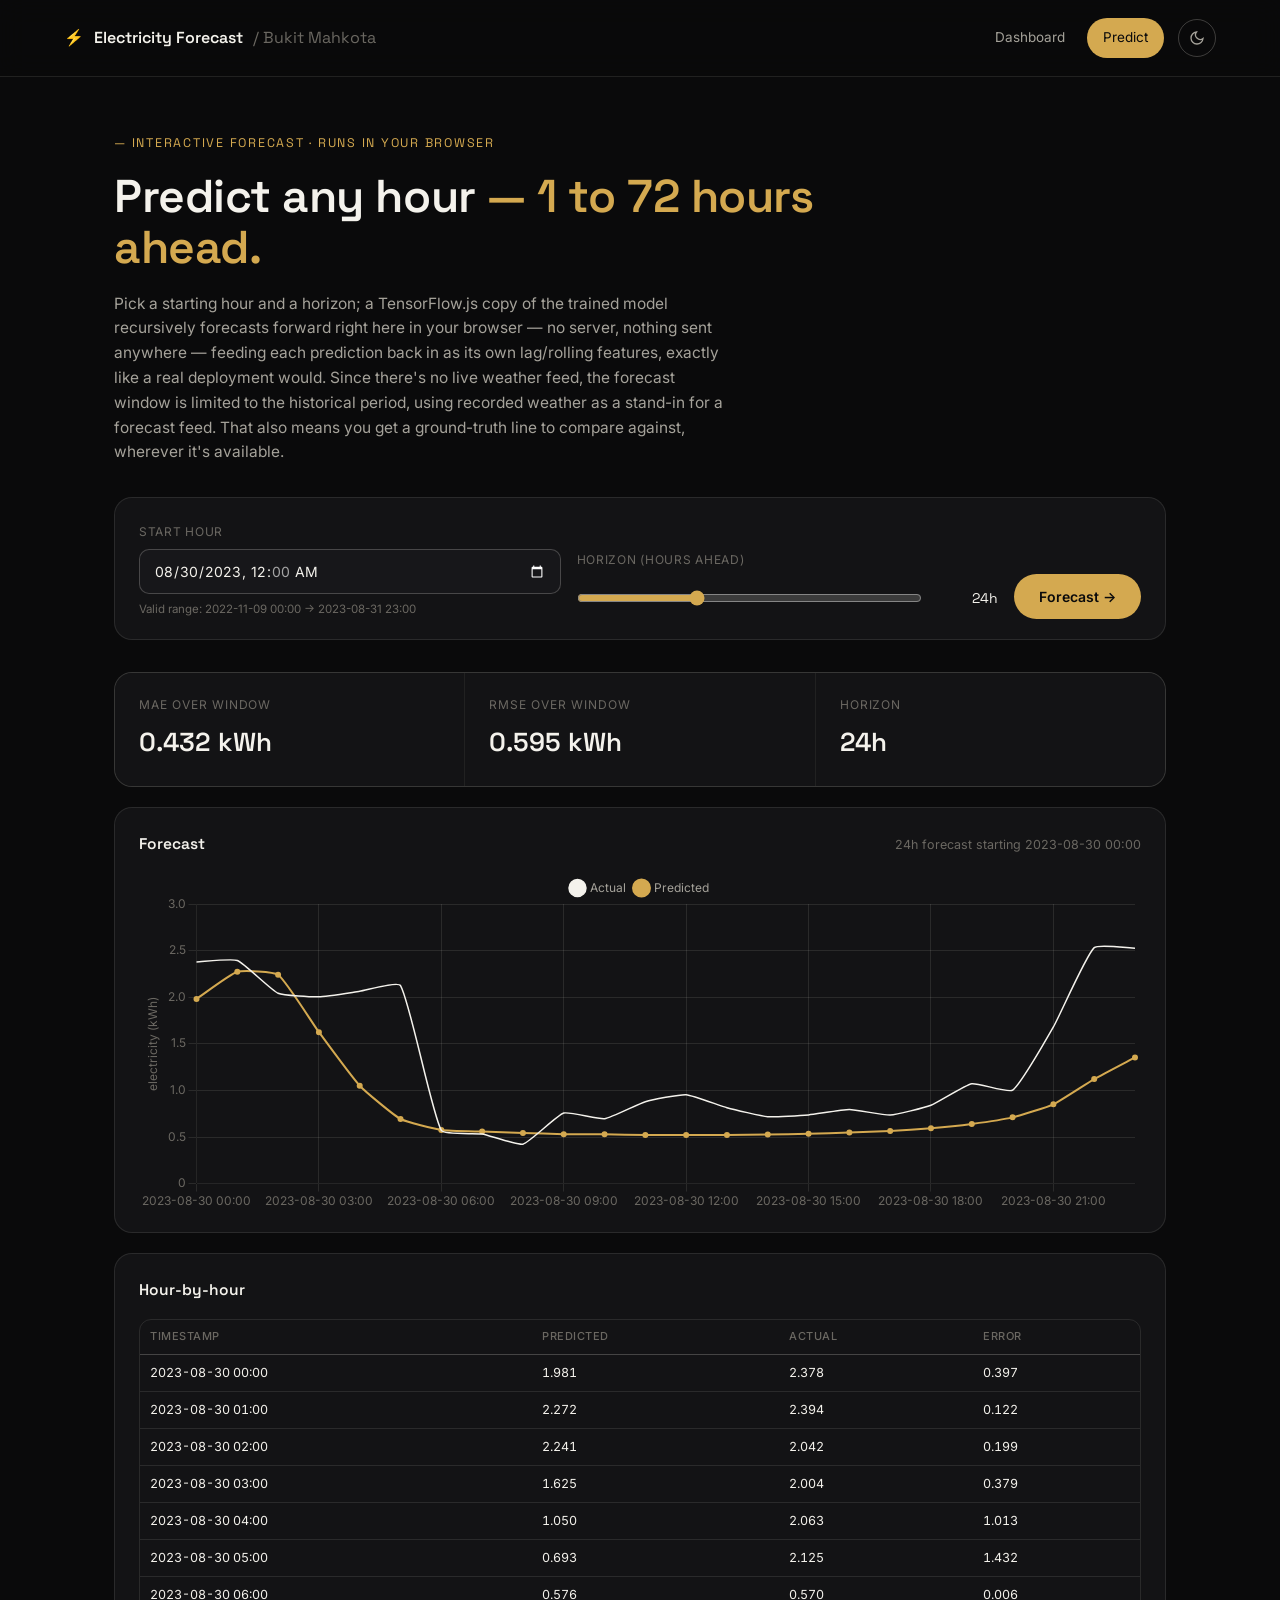
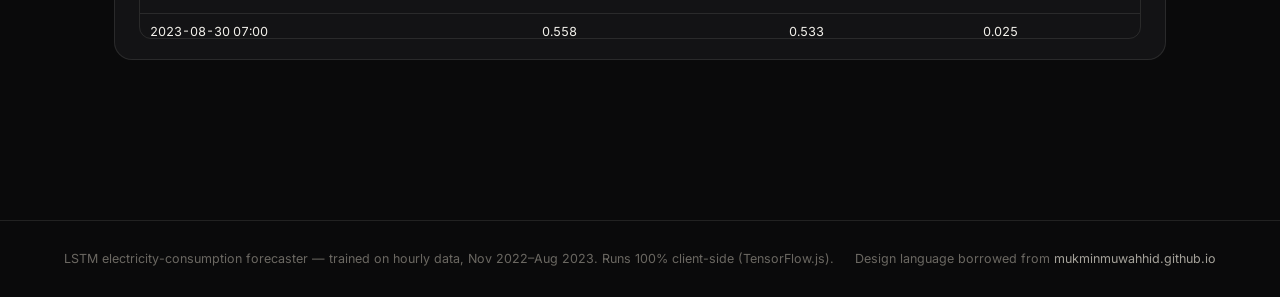
==== docs/predict.html @ c8550c2d "Rebuild electricity forecasting pipeline + add Flask dashboard and GitHub Pages (TensorFlow.js) buil" ====
<!doctype html>
<html lang="en">
<head>
<meta charset="utf-8">
<meta name="viewport" content="width=device-width, initial-scale=1">
<title>Predict — Electricity Forecast</title>
<link rel="icon" href="data:image/svg+xml,%3Csvg xmlns='http://www.w3.org/2000/svg' viewBox='0 0 100 100'%3E%3Ctext y='.9em' font-size='90'%3E%E2%9A%A1%3C/text%3E%3C/svg%3E">
<link rel="preconnect" href="https://fonts.googleapis.com">
<link rel="preconnect" href="https://fonts.gstatic.com" crossorigin>
<link href="https://fonts.googleapis.com/css2?family=Space+Grotesk:wght@500;600;700&family=Inter:wght@400;500;600&display=swap" rel="stylesheet">
<link rel="stylesheet" href="css/style.css">
<script>
  (function(){
    try{
      var saved = localStorage.getItem('theme');
      if(saved) document.documentElement.setAttribute('data-theme', saved);
    }catch(e){}
  })();
</script>
</head>
<body>
  <header class="topbar">
    <a class="brand" href="index.html">
      <span class="mark">⚡</span> Electricity Forecast <span style="color:var(--fg-faint); font-weight:400;">/ Bukit Mahkota</span>
    </a>
    <nav class="topnav">
      <a href="index.html"><span class="full">Dashboard</span></a>
      <a href="predict.html" class="active"><span class="full">Predict</span></a>
      <button class="theme-toggle" id="themeToggle" title="Toggle theme" type="button">
        <svg width="16" height="16" viewBox="0 0 24 24" fill="none" stroke="currentColor" stroke-width="2"><path d="M21 12.79A9 9 0 1 1 11.21 3 7 7 0 0 0 21 12.79z"/></svg>
      </button>
    </nav>
  </header>

  <main>
    <section class="hero" style="padding-bottom:0;">
      <div class="eyebrow">Interactive forecast · runs in your browser</div>
      <h1>Predict any hour <span class="accent">— 1 to 72 hours ahead.</span></h1>
      <p>Pick a starting hour and a horizon; a TensorFlow.js copy of the trained model recursively forecasts
         forward right here in your browser — no server, nothing sent anywhere — feeding each prediction back
         in as its own lag/rolling features, exactly like a real deployment would. Since there's no live weather
         feed, the forecast window is limited to the historical period, using recorded weather as a stand-in for
         a forecast feed. That also means you get a ground-truth line to compare against, wherever it's available.</p>
      <div class="alert alert-error" id="loadError" style="margin-top:16px;"></div>
      <div class="field-note" id="loadNote" style="margin-top:12px;">Loading model &amp; historical data <span class="loading-dots"><span></span><span></span><span></span></span></div>
    </section>

    <section id="controls" style="padding-top:32px;">
      <div class="panel">
        <div class="form-panel">
          <div class="field">
            <label for="startInput">Start hour</label>
            <input type="datetime-local" id="startInput" step="3600" disabled>
            <div class="field-note" id="rangeNote">loading valid range…</div>
          </div>
          <div class="field">
            <label for="horizonInput">Horizon (hours ahead)</label>
            <div class="range-row">
              <input type="range" id="horizonInput" min="1" max="72" value="24" disabled>
              <span class="range-val" id="horizonVal">24h</span>
            </div>
          </div>
          <button class="btn btn-primary" id="runBtn" type="button" disabled>Forecast →</button>
        </div>
        <div class="alert alert-error" id="errorBox"></div>
      </div>
    </section>

    <section id="results" style="padding-top:32px;">
      <div class="grid grid-3" id="resultMetrics" style="display:none;">
        <div class="stat-cell"><div class="stat-label">MAE over window</div><div class="stat-value">—</div></div>
        <div class="stat-cell"><div class="stat-label">RMSE over window</div><div class="stat-value">—</div></div>
        <div class="stat-cell"><div class="stat-label">Horizon</div><div class="stat-value">—</div></div>
      </div>

      <div class="panel" style="margin-top:20px;">
        <div class="panel-head">
          <span class="panel-title">Forecast</span>
          <span class="panel-note" id="chartNote">run a forecast to see results</span>
        </div>
        <div class="chart-wrap tall"><canvas id="forecastChart"></canvas></div>
      </div>

      <div class="panel">
        <div class="panel-head"><span class="panel-title">Hour-by-hour</span></div>
        <div class="table-wrap">
          <table class="hours-table" id="hoursTable">
            <thead><tr><th>Timestamp</th><th>Predicted</th><th>Actual</th><th>Error</th></tr></thead>
            <tbody><tr><td colspan="4" class="panel-note">No forecast yet.</td></tr></tbody>
          </table>
        </div>
      </div>
    </section>
  </main>

  <footer class="site-footer">
    <span>LSTM electricity-consumption forecaster — trained on hourly data, Nov 2022–Aug 2023. Runs 100% client-side (TensorFlow.js).</span>
    <span>Design language borrowed from <a href="https://mukminmuwahhid.github.io/mukmin-portfolio/" target="_blank" rel="noopener">mukminmuwahhid.github.io</a></span>
  </footer>

  <script src="js/vendor/chart.umd.min.js"></script>
  <script src="js/vendor/tf.min.js"></script>
  <script src="js/theme.js"></script>
  <script src="js/model.js"></script>
  <script src="js/forecast.js"></script>
  <script src="js/predict.js"></script>
</body>
</html>
---- docs/css/style.css ----
/* ============================================
   Electricity Forecast Dashboard
   Design language borrowed from mukminmuwahhid.github.io/mukmin-portfolio
   ============================================ */

:root{
  --bg: #0a0a0b;
  --bg-alt: #131315;
  --bg-alt-2: #17171a;
  --fg: #f4f2ec;
  --fg-dim: #a5a29a;
  --fg-faint: #6b6862;
  --accent: #d4a950;
  --accent-rgb: 212,169,80;
  --accent-soft: rgba(212,169,80,0.14);
  --line: rgba(244,242,236,0.1);
  --line-strong: rgba(244,242,236,0.22);
  --panel-bg: rgba(19,19,21,.6);
  --good: #6fbf8b;
  --bad: #d97757;

  --font-display: 'Space Grotesk', 'Inter', sans-serif;
  --font-body: 'Inter', sans-serif;
  --edge: clamp(20px, 5vw, 64px);

  color-scheme: dark;
}

:root[data-theme="light"]{
  --bg: #f6f4ee;
  --bg-alt: #ffffff;
  --bg-alt-2: #ece8dd;
  --fg: #1c1b19;
  --fg-dim: #55524c;
  --fg-faint: #8c887e;
  --accent: #a3701e;
  --accent-rgb: 163,112,30;
  --accent-soft: rgba(163,112,30,0.12);
  --line: rgba(20,18,14,0.1);
  --line-strong: rgba(20,18,14,0.2);
  --panel-bg: rgba(255,255,255,.7);
  color-scheme: light;
}

*,*::before,*::after{ box-sizing:border-box; margin:0; padding:0; }
html{ scroll-behavior:smooth; }
body{
  background:var(--bg);
  color:var(--fg);
  font-family:var(--font-body);
  font-weight:400;
  line-height:1.6;
  -webkit-font-smoothing:antialiased;
  transition:background .3s ease, color .3s ease;
}
h1,h2,h3,h4{ font-family:var(--font-display); font-weight:600; letter-spacing:-.01em; }
a{ color:inherit; text-decoration:none; }
img{ max-width:100%; display:block; }
::selection{ background:var(--accent); color:#0a0a0b; }
::-webkit-scrollbar{ width:9px; }
::-webkit-scrollbar-track{ background:var(--bg); }
::-webkit-scrollbar-thumb{ background:var(--line-strong); border-radius:10px; }

/* ---------- Topbar ---------- */
.topbar{
  position:sticky; top:0; z-index:400;
  display:flex; align-items:center; justify-content:space-between;
  padding:18px var(--edge);
  background:rgba(10,10,11,.72);
  backdrop-filter:blur(14px);
  border-bottom:1px solid var(--line);
}
:root[data-theme="light"] .topbar{ background:rgba(246,244,238,.78); }
.brand{ display:flex; align-items:center; gap:10px; font-family:var(--font-display); font-weight:600; font-size:16px; }
.brand .mark{ color:var(--accent); }
.topnav{ display:flex; align-items:center; gap:6px; }
.topnav a{
  font-size:13.5px; padding:9px 16px; border-radius:30px; color:var(--fg-dim);
  transition:color .2s, background .2s;
}
.topnav a:hover{ color:var(--fg); }
.topnav a.active{ color:var(--bg); background:var(--accent); }
.theme-toggle{
  width:38px; height:38px; border-radius:50%; border:1px solid var(--line-strong);
  display:flex; align-items:center; justify-content:center; cursor:pointer; margin-left:8px;
  color:var(--fg-dim); background:transparent; transition:border-color .2s,color .2s;
}
.theme-toggle:hover{ border-color:var(--accent); color:var(--accent); }
@media (max-width: 760px){
  .topnav a span.full{ display:none; }
}

/* ---------- Layout ---------- */
main{ max-width:1180px; margin:0 auto; padding:0 var(--edge) 100px; }
section{ padding-top:64px; scroll-margin-top:90px; }
.section-head{ display:flex; flex-direction:column; gap:10px; margin-bottom:28px; }
.eyebrow{ font-size:12.5px; letter-spacing:.14em; text-transform:uppercase; color:var(--accent); font-family:var(--font-display); }
.eyebrow::before{ content:'— '; }
.section-head h2{ font-size:clamp(22px,3vw,30px); }
.section-sub{ color:var(--fg-dim); font-size:14.5px; max-width:640px; }

/* ---------- Hero ---------- */
.hero{
  padding:56px 0 20px;
  display:flex; flex-direction:column; gap:18px;
}
.hero .eyebrow::before{ content:'— '; }
.hero h1{ font-size:clamp(30px,5vw,46px); line-height:1.12; max-width:820px; }
.hero h1 .accent{ color:var(--accent); }
.hero p{ color:var(--fg-dim); font-size:15.5px; max-width:620px; }
.hero-actions{ display:flex; gap:12px; flex-wrap:wrap; margin-top:8px; }

/* ---------- Buttons ---------- */
.btn{
  display:inline-flex; align-items:center; gap:8px;
  padding:13px 24px; border-radius:40px; font-size:14px; font-weight:600;
  transition:transform .2s ease, border-color .2s, color .2s;
  cursor:pointer; border:1px solid transparent; font-family:var(--font-body);
}
.btn-primary{ background:var(--accent); color:#0a0a0b; }
.btn-primary:hover{ transform:translateY(-2px); }
.btn-ghost{ border-color:var(--line-strong); color:var(--fg); background:transparent; }
.btn-ghost:hover{ border-color:var(--accent); color:var(--accent); transform:translateY(-2px); }
.btn:disabled{ opacity:.45; cursor:not-allowed; transform:none !important; }

/* ---------- Stat / hairline grids ---------- */
.grid{
  display:grid; background:var(--line); border:1px solid var(--line); border-radius:18px; overflow:hidden; gap:1px;
}
.grid-4{ grid-template-columns:repeat(4,1fr); }
.grid-3{ grid-template-columns:repeat(3,1fr); }
.grid-2{ grid-template-columns:repeat(2,1fr); }
@media (max-width:900px){ .grid-4{ grid-template-columns:repeat(2,1fr); } .grid-3{ grid-template-columns:repeat(1,1fr); } }
@media (max-width:560px){ .grid-4, .grid-2{ grid-template-columns:1fr; } }

.stat-cell{ background:var(--bg-alt); padding:22px 24px; }
.stat-cell .stat-label{ font-size:12px; text-transform:uppercase; letter-spacing:.08em; color:var(--fg-faint); margin-bottom:8px; }
.stat-cell .stat-value{ font-family:var(--font-display); font-size:26px; font-weight:600; }
.stat-cell .stat-value .unit{ font-size:14px; color:var(--fg-dim); font-weight:400; margin-left:4px; }
.stat-cell .stat-note{ font-size:12.5px; color:var(--fg-dim); margin-top:6px; }

/* ---------- Panels ---------- */
.panel{
  background:var(--bg-alt); border:1px solid var(--line); border-radius:18px;
  padding:24px 24px 20px;
}
.panel + .panel{ margin-top:20px; }
.panel-head{ display:flex; align-items:baseline; justify-content:space-between; gap:12px; margin-bottom:16px; flex-wrap:wrap; }
.panel-title{ font-family:var(--font-display); font-size:15.5px; font-weight:600; }
.panel-note{ font-size:12.5px; color:var(--fg-faint); }
.chart-wrap{ position:relative; height:280px; }
.chart-wrap.short{ height:220px; }
.chart-wrap.tall{ height:340px; }

.row-2{ display:grid; grid-template-columns:1fr 1fr; gap:20px; }
.row-3{ display:grid; grid-template-columns:1fr 1fr 1fr; gap:20px; }
@media (max-width:900px){ .row-2, .row-3{ grid-template-columns:1fr; } }

/* ---------- Tags / pills ---------- */
.tag{
  display:inline-flex; align-items:center; gap:6px;
  font-size:11.5px; padding:5px 12px; border-radius:20px; border:1px solid var(--line);
  color:var(--fg-dim);
}
.tag.accent{ border-color:var(--accent-soft); color:var(--accent); }
.tag.good{ border-color:rgba(111,191,139,.35); color:var(--good); }
.tag.bad{ border-color:rgba(217,119,87,.35); color:var(--bad); }

/* ---------- Callout ---------- */
.callout{
  border:1px solid var(--accent-soft); background:var(--accent-soft); border-radius:16px;
  padding:20px 22px; display:flex; gap:16px; align-items:flex-start;
}
.callout .icon{ color:var(--accent); font-size:20px; line-height:1; }
.callout b{ color:var(--accent); }
.callout p{ font-size:13.5px; color:var(--fg-dim); }

/* ---------- Ranked bar list (importance / correlation) ---------- */
.rank-list{ display:flex; flex-direction:column; gap:10px; }
.rank-row{ display:grid; grid-template-columns:150px 1fr 64px; align-items:center; gap:12px; font-size:12.5px; }
.rank-row .rank-label{ color:var(--fg-dim); white-space:nowrap; overflow:hidden; text-overflow:ellipsis; }
.rank-row .rank-track{ position:relative; height:8px; background:var(--bg-alt-2); border-radius:6px; overflow:hidden; }
.rank-row .rank-fill{ position:absolute; top:0; bottom:0; left:0; background:var(--accent); border-radius:6px; }
.rank-row .rank-fill.neg{ background:var(--fg-faint); }
.rank-row .rank-val{ text-align:right; color:var(--fg-faint); font-variant-numeric:tabular-nums; }

/* ---------- Forms (predict page) ---------- */
.form-panel{ display:grid; grid-template-columns:1fr 1fr auto; gap:16px; align-items:end; }
@media (max-width:760px){ .form-panel{ grid-template-columns:1fr; } }
.field label{ display:block; font-size:12px; text-transform:uppercase; letter-spacing:.06em; color:var(--fg-faint); margin-bottom:8px; }
.field input, .field select{
  width:100%; background:var(--bg-alt-2); border:1px solid var(--line-strong); border-radius:10px;
  padding:12px 14px; color:var(--fg); font-family:var(--font-body); font-size:14px;
}
.field input:focus, .field select:focus{ outline:none; border-color:var(--accent); }
.field-note{ font-size:11.5px; color:var(--fg-faint); margin-top:6px; }
.range-row{ display:flex; align-items:center; gap:12px; }
.range-row input[type=range]{ flex:1; accent-color:var(--accent); }
.range-row .range-val{ font-family:var(--font-display); min-width:64px; text-align:right; font-size:14px; }

.alert{ border-radius:12px; padding:14px 16px; font-size:13px; display:none; }
.alert.show{ display:block; }
.alert-error{ background:rgba(217,119,87,.12); border:1px solid rgba(217,119,87,.35); color:var(--bad); }

.loading-dots{ display:inline-flex; gap:4px; }
.loading-dots span{ width:5px; height:5px; border-radius:50%; background:var(--accent); animation:blink 1.2s infinite ease-in-out; }
.loading-dots span:nth-child(2){ animation-delay:.2s; }
.loading-dots span:nth-child(3){ animation-delay:.4s; }
@keyframes blink{ 0%,80%,100%{opacity:.25;} 40%{opacity:1;} }

table.hours-table{ width:100%; border-collapse:collapse; font-size:12.5px; }
table.hours-table th{ text-align:left; color:var(--fg-faint); font-weight:500; text-transform:uppercase; font-size:11px; letter-spacing:.05em; padding:8px 10px; border-bottom:1px solid var(--line-strong); }
table.hours-table td{ padding:8px 10px; border-bottom:1px solid var(--line); font-variant-numeric:tabular-nums; }
table.hours-table tr:last-child td{ border-bottom:none; }
.table-wrap{ max-height:320px; overflow-y:auto; border-radius:12px; border:1px solid var(--line); }

/* ---------- Footer ---------- */
.site-footer{
  border-top:1px solid var(--line); padding:28px var(--edge); margin-top:60px;
  display:flex; justify-content:space-between; flex-wrap:wrap; gap:10px;
  color:var(--fg-faint); font-size:12.5px;
}
.site-footer a{ color:var(--fg-dim); }
.site-footer a:hover{ color:var(--accent); }
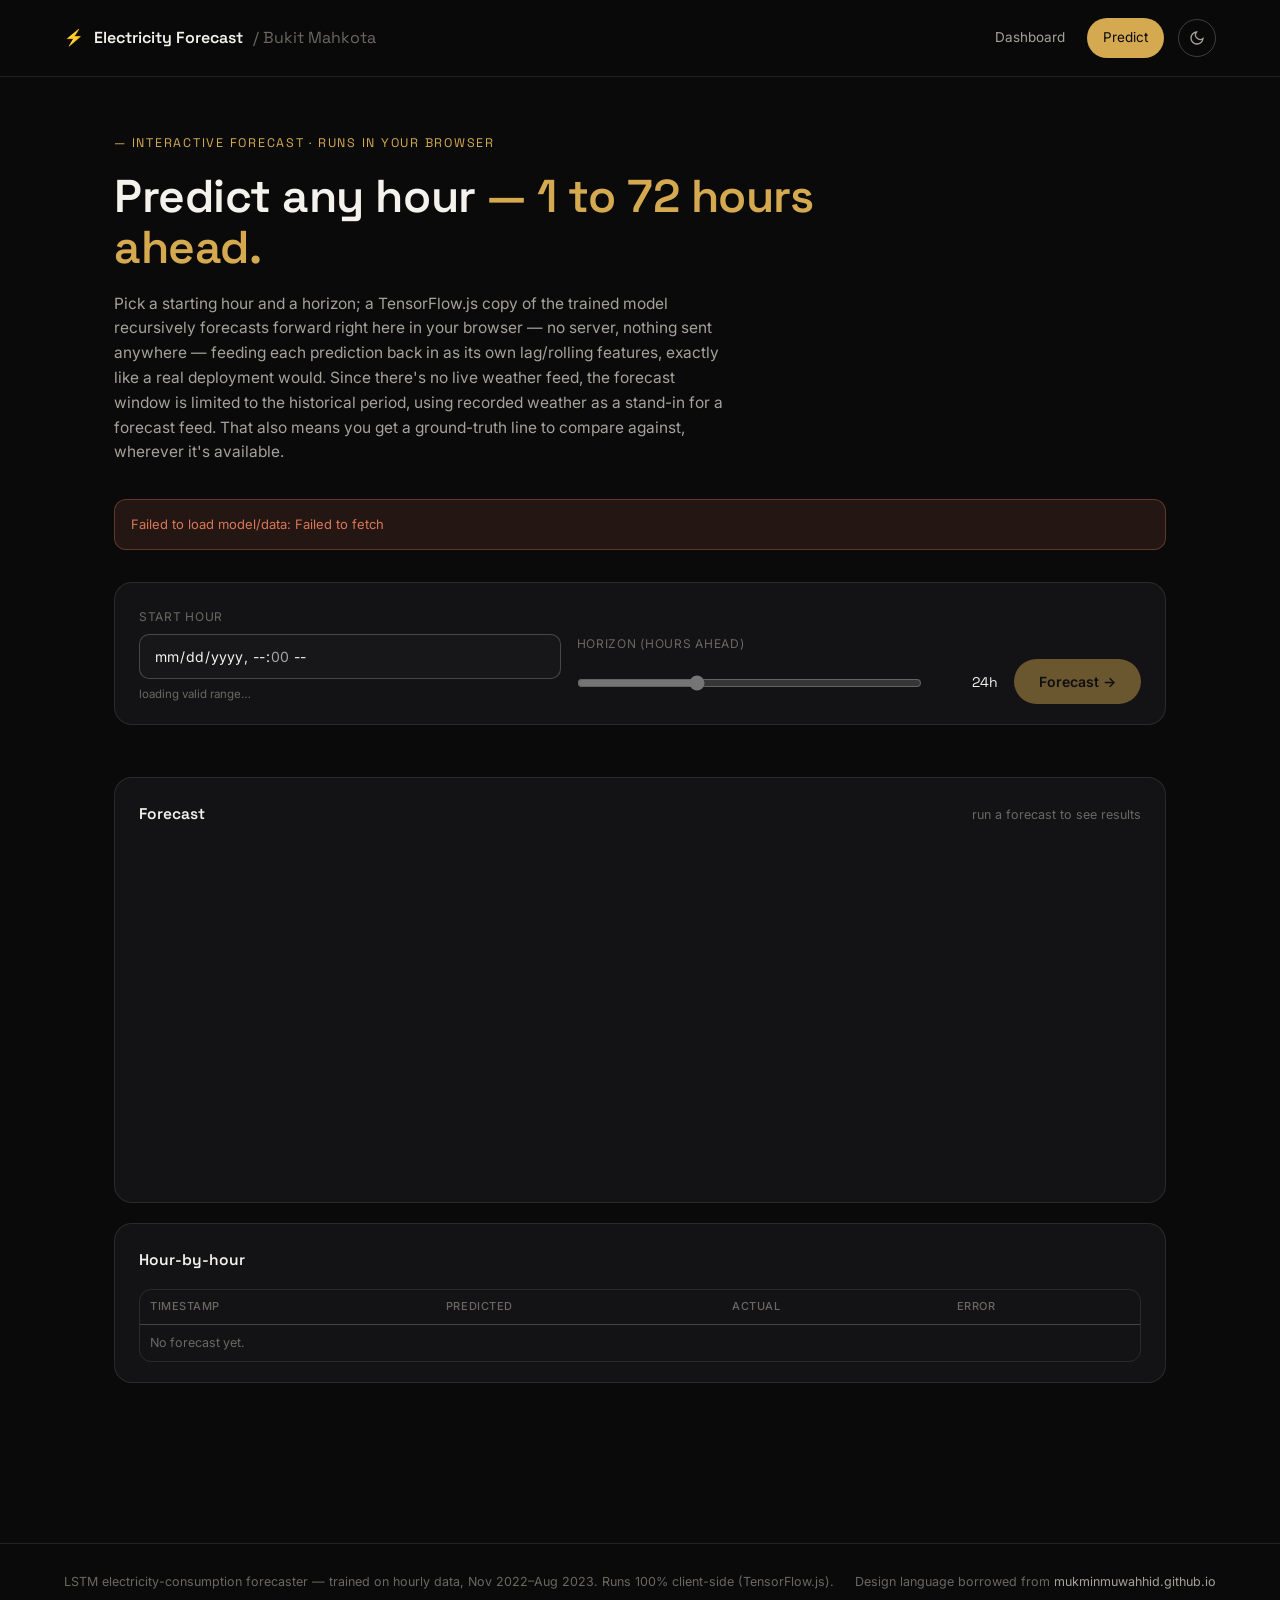
==== commit db032dcc: "Serve docs/ data and model weights from Supabase Storage instead of git Moves the large static JSON " ====
--- a/docs/predict.html
+++ b/docs/predict.html
@@ -100,6 +100,7 @@
 
   <script src="js/vendor/chart.umd.min.js"></script>
   <script src="js/vendor/tf.min.js"></script>
+  <script src="js/config.js"></script>
   <script src="js/theme.js"></script>
   <script src="js/model.js"></script>
   <script src="js/forecast.js"></script>
